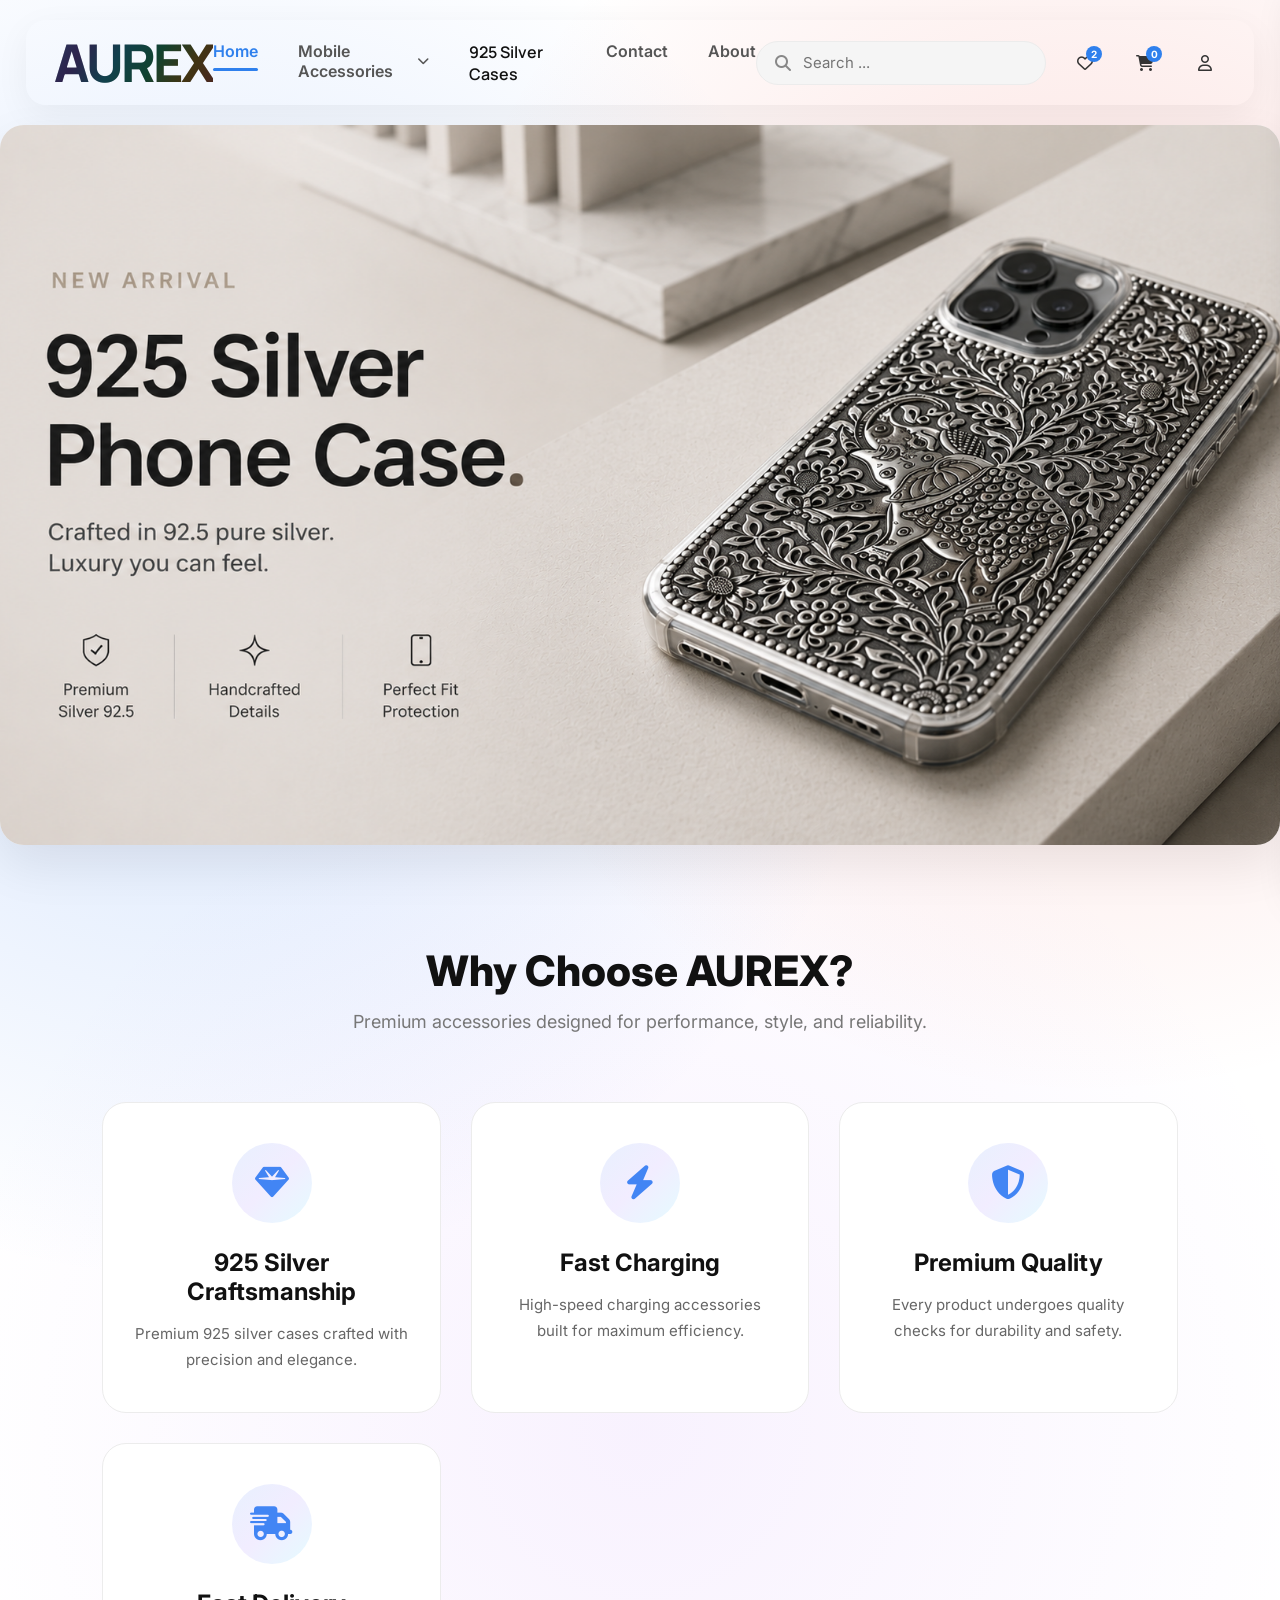
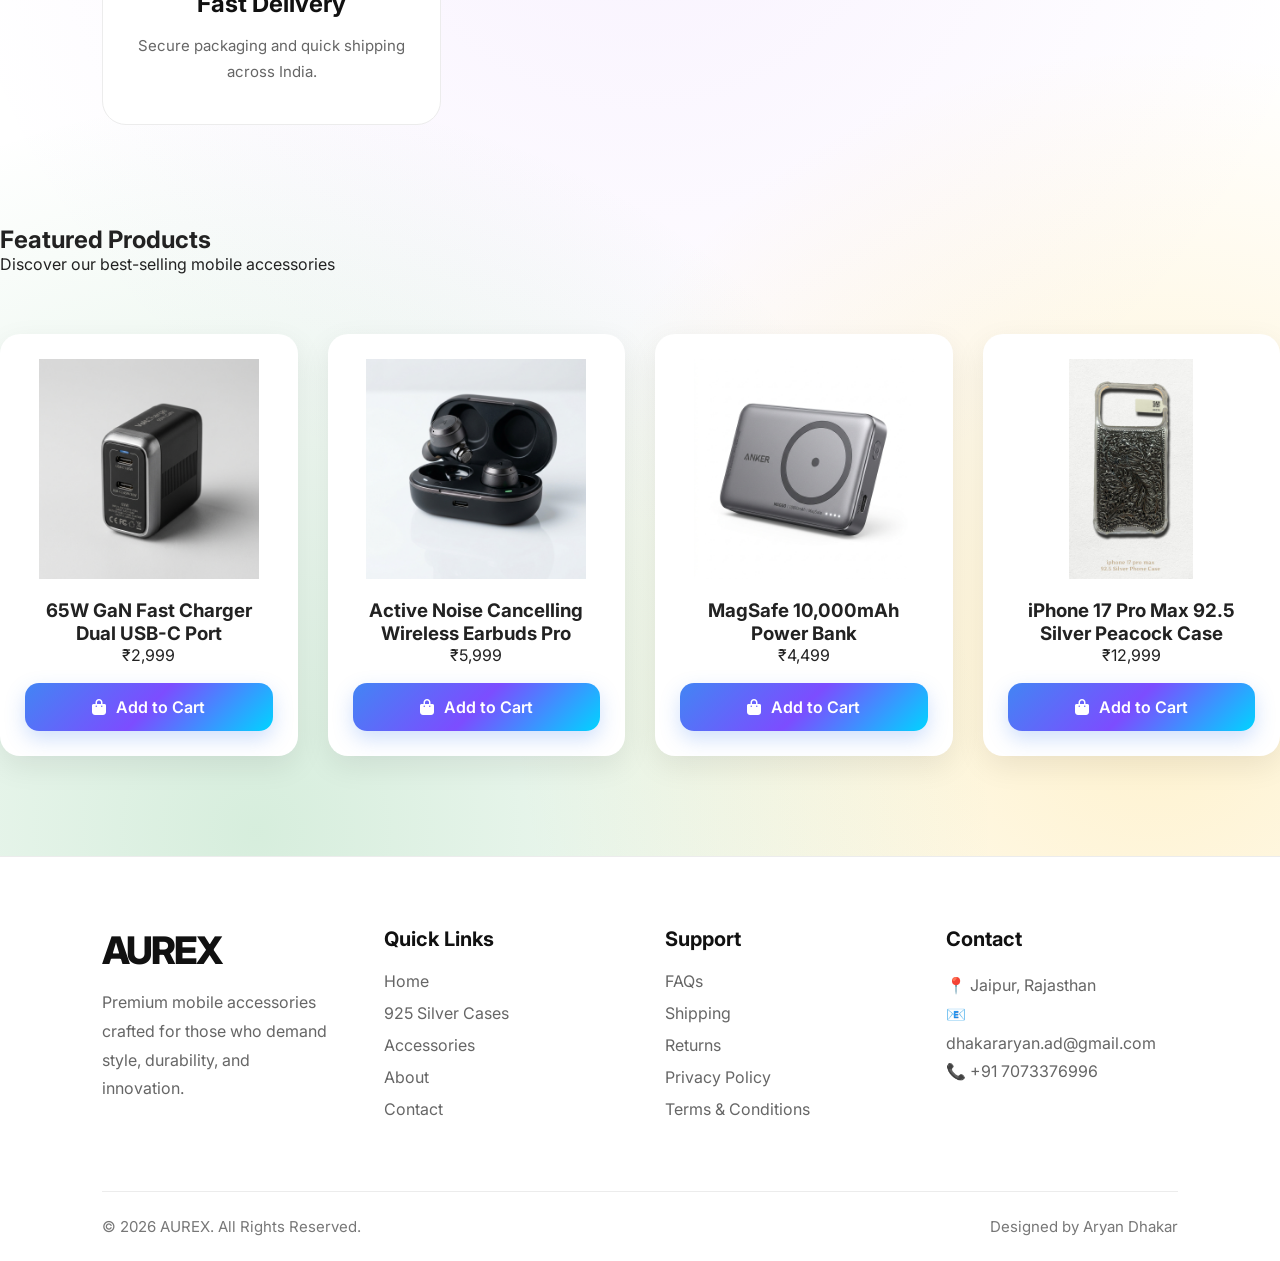
==== FRONTEND PROJECT/index.html @ 7944b3ff "Add files via upload" ====
<!DOCTYPE html>
<html lang="en">

<head>
    <meta charset="UTF-8">
    <meta name="viewport" content="width=device-width, initial-scale=1.0">
    <title>HOMEPAGE</title>
    <link rel="stylesheet" href="style_index.css">
    <link rel="stylesheet" href="style_cart.css">
</head>

<body>
    <link rel="stylesheet" href="https://cdnjs.cloudflare.com/ajax/libs/font-awesome/6.7.2/css/all.min.css">

    <nav class="navbar">

        <div class="logo">
            <a href="index.html">AUREX</a>
        </div>

        <ul class="nav-links">
            <li><a href="#" class="active">Home</a></li>
            <li class="dropdown">
                <a href="products.html">
                    Mobile Accessories
                    <i class="fa-solid fa-chevron-down"></i>
                </a>

                <ul class="dropdown-menu">
                    <li><a href="products.html?cat=cases">Phone Cases</a></li>
                    <li><a href="products.html?cat=powerbanks">Power Banks</a></li>
                    <li><a href="products.html?cat=chargers">Chargers</a></li>
                    <li><a href="products.html?cat=cables">Charging Cables</a></li>
                    <li><a href="products.html?cat=protectors">Screen Protectors</a></li>
                    <li><a href="products.html?cat=earbuds">Earbuds</a></li>
                </ul>
            </li>
            <li>
                <a href="silver.html" class="silver">
                    925 Silver Cases
                </a>
            </li>
            <li><a href="contact.html">Contact</a></li>
            <li><a href="about.html">About</a></li>
        </ul>


        <div class="right-side">

            <div class="search-box">
                <i class="fa-solid fa-magnifying-glass"></i>
                <input type="text" id="navbarSearch" placeholder="Search ...">
            </div>

            <a href="#" class="icon">
                <i class="fa-regular fa-heart"></i>
                <span class="badge">2</span>
            </a>

            <a href="#" class="icon">
                <i class="fa-solid fa-cart-shopping"></i>
                <span class="badge" id="cartCount">0</span>
            </a>

            <a href="#" class="icon">
                <i class="fa-regular fa-user"></i>
            </a>

            <button class="mobile-nav-toggle" id="mobileNavToggle" aria-label="Toggle Navigation Menu">
                <i class="fa-solid fa-bars"></i>
            </button>

        </div>

    </nav>
    <div class="slider">

        <img src="media/banner1.png" class="slide active">

        <img src="media/banner2.png" class="slide">

        <img src="media/banner3.png" class="slide">

        <img src="media/banner4.png" class="slide">

    </div>

    <script>
        const slides = document.querySelectorAll(".slide");

        let current = 0;

        function nextSlide() {
            slides[current].classList.remove("active");

            current++;

            if (current >= slides.length) {
                current = 0;
            }

            slides[current].classList.add("active");
        }

        setInterval(nextSlide, 4000); // Changes every 4 seconds
    </script>
    <section class="features">

        <div class="section-title">
            <h2>Why Choose AUREX?</h2>
            <p>Premium accessories designed for performance, style, and reliability.</p>
        </div>

        <div class="feature-container">

            <div class="feature-card">
                <div class="feature-icon">
                    <i class="fa-solid fa-gem"></i>
                </div>

                <h3>925 Silver Craftsmanship</h3>

                <p>
                    Premium 925 silver cases crafted with precision and elegance.
                </p>
            </div>


            <div class="feature-card">

                <div class="feature-icon">
                    <i class="fa-solid fa-bolt"></i>
                </div>

                <h3>Fast Charging</h3>

                <p>
                    High-speed charging accessories built for maximum efficiency.
                </p>

            </div>


            <div class="feature-card">

                <div class="feature-icon">
                    <i class="fa-solid fa-shield-halved"></i>
                </div>

                <h3>Premium Quality</h3>

                <p>
                    Every product undergoes quality checks for durability and safety.
                </p>

            </div>


            <div class="feature-card">

                <div class="feature-icon">
                    <i class="fa-solid fa-truck-fast"></i>
                </div>

                <h3>Fast Delivery</h3>

                <p>
                    Secure packaging and quick shipping across India.
                </p>

            </div>

        </div>

    </section>


    <!-- product display
     on homepage -->
    <div class="product-title">
        <h2>Featured Products</h2>
        <p>Discover our best-selling mobile accessories</p>
    </div>
    <div class="product-grid">

        <!-- Product Card 1: 65W GaN Charger -->
        <div class="product-card" data-id="gan-charger-65w" data-category="Chargers" data-price="2999" data-title="65W GaN Fast Charger Dual USB-C Port" data-img="media/charger_gan.png">
            <img class="product-img" src="media/charger_gan.png" alt="65W GaN Fast Charger">
            <h3>65W GaN Fast Charger Dual USB-C Port</h3>
            <p class="price">₹2,999</p>
            <button class="add-to-cart"><i class="fa-solid fa-bag-shopping"></i> Add to Cart</button>
        </div>

        <!-- Product Card 2: ANC Earbuds Pro -->
        <div class="product-card" data-id="anc-earbuds-pro" data-category="Earbuds" data-price="5999" data-title="Active Noise Cancelling Wireless Earbuds Pro" data-img="media/earbuds_pro.png">
            <img class="product-img" src="media/earbuds_pro.png" alt="ANC Wireless Earbuds Pro">
            <h3>Active Noise Cancelling Wireless Earbuds Pro</h3>
            <p class="price">₹5,999</p>
            <button class="add-to-cart"><i class="fa-solid fa-bag-shopping"></i> Add to Cart</button>
        </div>

        <!-- Product Card 3: MagSafe Power Bank -->
        <div class="product-card" data-id="magsafe-powerbank-10k" data-category="Power Banks" data-price="4499" data-title="MagSafe 10,000mAh Ultra-Fast Power Bank" data-img="media/powerbank_10k.png">
            <img class="product-img" src="media/powerbank_10k.png" alt="MagSafe Power Bank">
            <h3>MagSafe 10,000mAh Power Bank</h3>
            <p class="price">₹4,499</p>
            <button class="add-to-cart"><i class="fa-solid fa-bag-shopping"></i> Add to Cart</button>
        </div>

        <!-- Product Card 4: 925 Silver Case -->
        <div class="product-card" data-id="iphone17-promax-silver-peacock" data-category="925 Silver Cases" data-price="12999" data-title="iPhone 17 Pro Max 92.5 Sterling Silver Peacock Case" data-img="media/silver_peacock_real.jpg">
            <img class="product-img" src="media/silver_peacock_real.jpg" alt="iPhone 17 Pro Max 92.5 Silver Peacock Case">
            <h3>iPhone 17 Pro Max 92.5 Silver Peacock Case</h3>
            <p class="price">₹12,999</p>
            <button class="add-to-cart"><i class="fa-solid fa-bag-shopping"></i> Add to Cart</button>
        </div>

    </div>







    <!-- ========================== 
             FOOTER
========================== -->
    <footer class="footer">

        <div class="footer-container">

            <!-- Brand -->

            <div class="footer-column">

                <h2 class="footer-logo">AUREX</h2>

                <p>
                    Premium mobile accessories crafted for those who demand
                    style, durability, and innovation.
                </p>


            </div>

            <!-- Quick Links -->

            <div class="footer-column">

                <h3>Quick Links</h3>

                <ul>

                    <li><a href="index.html">Home</a></li>

                    <li><a href="silver.html">925 Silver Cases</a></li>

                    <li><a href="products.html">Accessories</a></li>

                    <li><a href="about.html">About</a></li>

                    <li><a href="contact.html">Contact</a></li>

                </ul>

            </div>

            <!-- Support -->

            <div class="footer-column">

                <h3>Support</h3>

                <ul>

                    <li><a href="#">FAQs</a></li>

                    <li><a href="#">Shipping</a></li>

                    <li><a href="#">Returns</a></li>

                    <li><a href="#">Privacy Policy</a></li>

                    <li><a href="#">Terms & Conditions</a></li>

                </ul>

            </div>

            <!-- Contact -->

            <div class="footer-column">

                <h3>Contact</h3>

                <p>📍 Jaipur, Rajasthan</p>

                <p>📧 dhakararyan.ad@gmail.com</p>

                <p>📞 +91 7073376996</p>

            </div>

        </div>

        <div class="footer-bottom">

            <p>© 2026 AUREX. All Rights Reserved.</p>

            <p>Designed by Aryan Dhakar</p>

        </div>

    </footer>

    <!-- Cart System Script -->
    <script src="cart.js"></script>
</body>

</html>
---- FRONTEND PROJECT/style_index.css ----
@import url('https://fonts.googleapis.com/css2?family=Inter:wght@400;500;600;700&family=Manrope:wght@400;500;600;700;800&display=swap');

/* Reset */
* {
    margin: 0;
    padding: 0;
    box-sizing: border-box;
}

body {
    min-height: 100vh;
    font-family: 'Inter', sans-serif;
    color: #222;
    background:
        radial-gradient(circle at 15% 20%,
            rgba(66, 133, 244, .22) 0%,
            transparent 28%),

        radial-gradient(circle at 85% 15%,
            rgba(234, 67, 53, .18) 0%,
            transparent 25%),

        radial-gradient(circle at 20% 85%,
            rgba(52, 168, 83, .20) 0%,
            transparent 28%),

        radial-gradient(circle at 90% 80%,
            rgba(251, 188, 5, .20) 0%,
            transparent 25%),

        radial-gradient(circle at 50% 50%,
            rgba(168, 85, 247, .08) 0%,
            transparent 45%),

        #ffffff;

    background-repeat: no-repeat;
    background-size: cover;
}

* {
    margin: 0;
    padding: 0;
    box-sizing: border-box;
    font-family: 'Inter', sans-serif;
}


/* NAVBAR */

.navbar {

    width: 96%;
    height: 85px;

    margin: 20px auto;



    border-radius: 20px;

    display: flex;
    align-items: center;
    justify-content: space-between;

    padding: 0 28px;

    box-shadow:
        0 10px 35px rgba(0, 0, 0, .05);
}

/* Logo */

.logo img {

    height: 48px;
}



.logo {
    font-family: "Manrope", sans-serif;
    font-size: 52px;
    font-weight: 800;
    letter-spacing: -3px;

    /* Base black */
    color: #111;

    /* Subtle rainbow overlay */
    background:
        linear-gradient(120deg,
            rgba(66, 133, 244, .35),
            rgba(124, 77, 255, .25),
            rgba(0, 201, 255, .25),
            rgba(0, 208, 132, .25),
            rgba(255, 193, 7, .20),
            rgba(255, 82, 82, .25)),
        linear-gradient(#111, #111);

    background-blend-mode: screen;

    -webkit-background-clip: text;
    background-clip: text;
    -webkit-text-fill-color: transparent;
}

.logo a {
    color: #000;
    font-family: 'Manrope', sans-serif;
    text-decoration: none;
}

.logo span {
    background: linear-gradient(90deg,
            #4285F4,
            #7C4DFF,
            #00C2A8);

    -webkit-background-clip: text;
    -webkit-text-fill-color: transparent;
    background-clip: text;
}

.logo:hover {
    transform: translateY(-1px);
}

/* Links */

.nav-links {

    display: flex;
    list-style: none;
    gap: 40px;
}

.nav-links a {

    text-decoration: none;
    color: #555;

    font-weight: 600;

    transition: .3s;
}

.nav-links a:hover {

    color: #2f80ed;
}

.nav-links .active {

    color: #2f80ed;
    position: relative;
}

.nav-links .active::after {

    content: "";

    width: 100%;
    height: 3px;

    border-radius: 10px;

    background: #2f80ed;

    position: absolute;

    left: 0;
    bottom: -10px;
}

/* Right Side */

.right-side {

    display: flex;
    align-items: center;
    gap: 18px;
}

/* Mobile Toggle Button */
.mobile-nav-toggle {
    display: none;
    background: #f5f5f5;
    border: 1px solid #ececec;
    width: 42px;
    height: 42px;
    border-radius: 50%;
    align-items: center;
    justify-content: center;
    font-size: 18px;
    color: #111;
    cursor: pointer;
    transition: all 0.3s ease;
    z-index: 10001;
}

.mobile-nav-toggle:hover,
.mobile-nav-toggle.active {
    background: #2f80ed;
    color: #fff;
    border-color: #2f80ed;
}

/* Nav Overlay Backdrop */
.nav-overlay {
    position: fixed;
    top: 0;
    left: 0;
    width: 100vw;
    height: 100vh;
    background: rgba(0, 0, 0, 0.4);
    backdrop-filter: blur(4px);
    -webkit-backdrop-filter: blur(4px);
    z-index: 9990;
    opacity: 0;
    visibility: hidden;
    transition: all 0.3s ease;
}

.nav-overlay.active {
    opacity: 1;
    visibility: visible;
}

/* Search */

.search-box {

    width: 290px;
    height: 44px;

    background: #f5f5f5;

    border: 1px solid #ececec;

    border-radius: 30px;

    display: flex;
    align-items: center;

    padding: 0 18px;

    gap: 12px;
}

.search-box i {

    color: #888;
}

.search-box input {

    flex: 1;

    border: none;
    outline: none;

    background: transparent;

    font-size: 15px;
}

/* Icons */

.icon {
    width: 42px;
    height: 42px;
    border-radius: 50%;
    display: flex;
    align-items: center;
    justify-content: center;
    text-decoration: none;
    color: #333;
    transition: .3s;
    position: relative;
}

.icon:hover {
    background: #f3f3f3;
    color: #2f80ed;
    transform: translateY(-2px);
}

.icon .badge {
    position: absolute;
    top: 4px;
    right: 4px;
    background: #2f80ed;
    color: #fff;
    font-size: 10px;
    font-weight: 700;
    width: 16px;
    height: 16px;
    border-radius: 50%;
    display: flex;
    align-items: center;
    justify-content: center;
    transition: transform 0.2s ease;
}

.icon .badge.bounce {
    transform: scale(1.3);
}

/* Dropdown */

.dropdown {
    position: relative;
}

.dropdown>a {
    display: flex;
    align-items: center;
    gap: 6px;
}

.dropdown i {
    font-size: 12px;
    transition: .3s;
}

.dropdown:hover i {
    transform: rotate(180deg);
}

/* Menu */

.dropdown-menu {
    position: absolute;
    top: 50px;
    left: 50%;
    transform: translateX(-50%) translateY(10px);

    width: 220px;

    background: rgba(255, 255, 255, 0.88);
    backdrop-filter: blur(20px);
    -webkit-backdrop-filter: blur(20px);

    border: 1px solid rgba(0, 0, 0, .06);
    border-radius: 18px;

    list-style: none;
    padding: 10px;

    box-shadow: 0 15px 40px rgba(0, 0, 0, .08);

    opacity: 0;
    visibility: hidden;

    transition: all .3s ease;

    z-index: 999;
}

/* Show on Hover */

.dropdown:hover .dropdown-menu {
    opacity: 1;
    visibility: visible;
    transform: translateX(-50%) translateY(0);
}

/* Items */

.dropdown-menu li {
    margin: 4px 0;
}

.dropdown-menu li a {
    display: block;
    padding: 12px 16px;

    border-radius: 12px;

    color: #333;
    text-decoration: none;
    font-weight: 500;

    transition: .25s;
}

.dropdown-menu li a:hover {
    background: #f4f4f4;
    color: #2F80ED;
    padding-left: 22px;
}

.silver {
    position: relative;
    display: inline-block;

    font-family: "Manrope", sans-serif;
    font-weight: 400;
    color: #111;

    text-decoration: none;

    background:
        linear-gradient(110deg,
            #111 0%,
            #111 35%,
            rgba(66, 133, 244, .55) 42%,
            rgba(255, 255, 255, .9) 48%,
            rgba(124, 77, 255, .45) 54%,
            rgba(0, 201, 255, .35) 60%,
            #111 68%,
            #111 100%);

    background-size: 250% 100%;

    -webkit-background-clip: text;
    -webkit-text-fill-color: transparent;

    animation: geminiShine 10s linear infinite;
}

@keyframes geminiShine {

    0% {
        background-position: -250% 0;
    }

    100% {
        background-position: 250% 0;
    }

}

.slider {
    width: 100%;
    height: 80vh;
    position: relative;
    overflow: hidden;
    border-radius: 24px;
    box-shadow: 0 20px 50px rgba(0, 0, 0, 0.08);
    background: #f8f8f8;
}

.slide {
    position: absolute;
    width: 100%;
    height: 100%;

    object-fit: cover;

    opacity: 0;

    transition: opacity 1s ease;
}

.slide.active {
    opacity: 1;
}

/* ==========================
        FOOTER
========================== */

.footer {

    margin-top: 100px;

    background: #fff;

    border-top: 1px solid #ececec;

    padding: 70px 8% 25px;
}

.footer-container {

    display: grid;

    grid-template-columns: repeat(auto-fit, minmax(220px, 1fr));

    gap: 50px;
}

.footer-logo {

    font-size: 38px;

    font-weight: 800;

    color: #111;

    margin-bottom: 15px;

    letter-spacing: -2px;
}

.footer-column p {

    color: #666;

    line-height: 1.8;
}

.footer-column h3 {

    color: #111;

    margin-bottom: 20px;

    font-size: 20px;
}

.footer-column ul {

    list-style: none;
}

.footer-column ul li {

    margin: 12px 0;
}

.footer-column ul li a {

    text-decoration: none;

    color: #666;

    transition: .3s;
}

.footer-column ul li a:hover {

    color: #4285F4;

    padding-left: 6px;
}

/* Social Icons */

.socials {

    margin-top: 25px;

    display: flex;

    gap: 15px;
}

.socials a {

    width: 45px;

    height: 45px;

    display: flex;

    align-items: center;

    justify-content: center;

    border-radius: 50%;

    text-decoration: none;

    color: #111;

    background: #f5f5f5;

    transition: .35s;
}

.socials a:hover {

    background: linear-gradient(135deg,
            #4285F4,
            #7C4DFF,
            #00D4FF);

    color: #fff;

    transform: translateY(-5px);
}

/* Bottom */

.footer-bottom {

    margin-top: 60px;

    padding-top: 25px;

    border-top: 1px solid #ececec;

    display: flex;

    justify-content: space-between;

    flex-wrap: wrap;

    gap: 10px;
}

.footer-bottom p {

    color: #777;

    font-size: 15px;
}

/* Responsive */

@media(max-width:768px) {

    .footer {

        padding: 60px 25px;
    }

    .footer-bottom {

        justify-content: center;

        text-align: center;
    }

}

/* ===========================
        FEATURES SECTION
=========================== */

.features {

    width: 100%;
    padding: 100px 8%;
}

.section-title {

    text-align: center;
    margin-bottom: 70px;
}

.section-title h2 {

    font-size: 42px;
    font-weight: 800;
    color: #111;
    margin-bottom: 15px;
}

.section-title p {

    color: #777;
    font-size: 18px;
}

.feature-container {

    display: grid;
    grid-template-columns: repeat(auto-fit, minmax(250px, 1fr));
    gap: 30px;
}

.feature-card {

    background: #fff;

    padding: 40px 30px;

    border-radius: 24px;

    text-align: center;

    border: 1px solid #ececec;

    transition: .4s;

    position: relative;

    overflow: hidden;
}

/* Gemini Glow */

.feature-card::before {

    content: "";

    position: absolute;

    top: -60%;
    left: -60%;

    width: 220%;
    height: 220%;

    background:
        radial-gradient(circle,
            rgba(66, 133, 244, .15),
            rgba(124, 77, 255, .12),
            rgba(0, 212, 255, .10),
            transparent 70%);

    opacity: 0;

    transition: .5s;
}

.feature-card:hover::before {

    opacity: 1;
}

.feature-card:hover {

    transform: translateY(-10px);

    box-shadow: 0 20px 45px rgba(0, 0, 0, .08);
}

.feature-icon {

    width: 80px;
    height: 80px;

    margin: auto;

    border-radius: 50%;

    display: flex;
    justify-content: center;
    align-items: center;

    font-size: 34px;

    color: #4285F4;

    background: linear-gradient(135deg,
            rgba(66, 133, 244, .12),
            rgba(124, 77, 255, .10),
            rgba(0, 212, 255, .10));

    margin-bottom: 25px;

    transition: .4s;
}

.feature-card:hover .feature-icon {

    transform: rotate(8deg) scale(1.1);

    background: linear-gradient(135deg,
            #4285F4,
            #7C4DFF,
            #00D4FF);

    color: #fff;
}

.feature-card h3 {

    font-size: 24px;

    margin-bottom: 15px;

    color: #111;
}

.feature-card p {

    color: #666;

    line-height: 1.7;

    font-size: 15px;
}

/* Responsive */

@media(max-width:768px) {

    .features {

        padding: 70px 25px;
    }

    .section-title h2 {

        font-size: 32px;
    }

}

.products {
    padding: 100px 8%;
}

.product-card {

    background: #fff;

    border-radius: 20px;

    padding: 25px;

    text-align: center;

    box-shadow: 0 10px 30px rgba(0, 0, 0, .08);
}

.product-img {

    width: 100%;

    height: 220px;

    object-fit: contain;

    display: block;

    margin: 0 auto 20px;

    transition: .35s ease;
}

.product-card:hover .product-img {

    transform: scale(1.05);
}

.product-grid {

    display: grid;

    grid-template-columns: repeat(auto-fit, minmax(260px, 1fr));

    gap: 30px;

    margin-top: 60px;
}

.add-to-cart {

    width: 100%;

    padding: 14px 20px;

    margin-top: 18px;

    border: none;

    border-radius: 14px;

    background: linear-gradient(135deg,
            #4285F4,
            #7C4DFF,
            #00D4FF);

    color: #fff;

    font-size: 16px;

    font-weight: 600;

    font-family: inherit;

    display: flex;

    justify-content: center;

    align-items: center;

    gap: 10px;

    cursor: pointer;

    transition: all .35s ease;

    box-shadow: 0 8px 20px rgba(66, 133, 244, .25);
}

.add-to-cart:hover {

    transform: translateY(-3px);

    background: linear-gradient(135deg,
            #5A95FF,
            #8A63FF,
            #35D9FF);

    box-shadow: 0 15px 30px rgba(66, 133, 244, .35);
}

.add-to-cart:active {

    transform: scale(.97);
}

.add-to-cart i {

    transition: transform .3s ease;
}

.add-to-cart:hover i {

    transform: translateX(-4px);
}

/* ==========================================
   RESPONSIVE MEDIA QUERIES (DESKTOP & MOBILE)
   ========================================== */

@media (max-width: 1200px) {
    .navbar {
        width: 98%;
        padding: 0 20px;
    }

    .nav-links {
        gap: 25px;
    }

    .search-box {
        width: 220px;
    }
}

@media (max-width: 992px) {
    html, body {
        overflow-x: hidden;
    }

    .navbar {
        height: 70px;
        margin: 12px auto;
        padding: 0 16px;
        position: relative;
        z-index: 9995;
        background: rgba(255, 255, 255, 0.95);
        backdrop-filter: blur(12px);
        -webkit-backdrop-filter: blur(12px);
    }

    .logo {
        font-size: 34px;
    }

    .search-box {
        width: 160px;
        height: 38px;
    }

    .search-box input {
        font-size: 13px;
    }

    .mobile-nav-toggle {
        display: flex;
    }

    /* Mobile Side Navigation Drawer */
    .nav-links {
        position: fixed;
        top: 0;
        right: -320px;
        width: 300px;
        max-width: 85vw;
        height: 100vh;
        background: #ffffff;
        box-shadow: -10px 0 30px rgba(0, 0, 0, 0.12);
        flex-direction: column;
        justify-content: flex-start;
        align-items: stretch;
        padding: 90px 24px 40px;
        gap: 0;
        z-index: 10000;
        transition: right 0.35s cubic-bezier(0.16, 1, 0.3, 1);
        overflow-y: auto;
    }

    .nav-links.mobile-active {
        right: 0;
    }

    .nav-links li {
        width: 100%;
        border-bottom: 1px solid #f3f4f6;
    }

    .nav-links a {
        display: flex;
        align-items: center;
        justify-content: space-between;
        padding: 16px 8px;
        font-size: 16px;
        font-weight: 600;
        color: #111;
        width: 100%;
    }

    .nav-links .active::after {
        display: none;
    }

    /* Mobile Accordion Dropdown */
    .dropdown .dropdown-menu {
        position: static;
        transform: none;
        width: 100%;
        box-shadow: none;
        border: none;
        border-radius: 12px;
        background: #f8fafc;
        display: none;
        opacity: 1;
        visibility: visible;
        margin: 4px 0 12px 0;
        padding: 6px;
    }

    .dropdown.mobile-open .dropdown-menu {
        display: block;
    }

    .dropdown.mobile-open > a i {
        transform: rotate(180deg);
    }
}

@media (max-width: 768px) {
    .navbar {
        height: 64px;
        border-radius: 16px;
    }

    .logo {
        font-size: 28px;
    }

    .search-box {
        display: none;
    }

    .slider {
        height: clamp(220px, 45vh, 420px);
        border-radius: 16px;
    }

    .features {
        padding: 50px 16px;
    }

    .section-title h2 {
        font-size: 28px;
    }

    .section-title p {
        font-size: 15px;
    }

    .feature-container {
        grid-template-columns: 1fr;
        gap: 20px;
    }

    .feature-card {
        padding: 28px 20px;
    }

    .products {
        padding: 50px 16px;
    }

    .product-grid {
        grid-template-columns: repeat(2, 1fr);
        gap: 14px;
        margin-top: 30px;
    }

    .product-card {
        padding: 14px;
        border-radius: 16px;
    }

    .product-img {
        height: 140px;
        margin-bottom: 12px;
    }

    .product-card h3 {
        font-size: 14px;
        line-height: 1.3;
    }

    .product-card .price {
        font-size: 16px;
    }

    .add-to-cart {
        padding: 10px 14px;
        font-size: 13px;
        border-radius: 10px;
    }

    .footer {
        padding: 50px 20px 25px;
        margin-top: 50px;
    }

    .footer-container {
        grid-template-columns: 1fr;
        gap: 30px;
    }
}

@media (max-width: 480px) {
    .product-grid {
        grid-template-columns: repeat(2, 1fr);
        gap: 10px;
    }

    .product-card {
        padding: 10px;
    }

    .product-img {
        height: 120px;
    }

    .logo {
        font-size: 24px;
    }

    .right-side {
        gap: 8px;
    }

    .icon {
        width: 36px;
        height: 36px;
        font-size: 14px;
    }
}
---- FRONTEND PROJECT/style_cart.css ----
/* ==========================================
   AUREX CART DRAWER & NOTIFICATIONS STYLES
   ========================================== */

/* Cart Overlay */
.cart-overlay {
    position: fixed;
    top: 0;
    left: 0;
    width: 100vw;
    height: 100vh;
    background: rgba(0, 0, 0, 0.5);
    backdrop-filter: blur(4px);
    z-index: 9998;
    opacity: 0;
    visibility: hidden;
    transition: opacity 0.3s ease, visibility 0.3s ease;
}

.cart-overlay.active {
    opacity: 1;
    visibility: visible;
}

/* Cart Drawer */
.cart-drawer {
    position: fixed;
    top: 0;
    right: -450px;
    width: 420px;
    max-width: 90vw;
    height: 100vh;
    background: #ffffff;
    box-shadow: -10px 0 40px rgba(0, 0, 0, 0.15);
    z-index: 9999;
    display: flex;
    flex-direction: column;
    transition: right 0.35s cubic-bezier(0.16, 1, 0.3, 1);
}

.cart-drawer.active {
    right: 0;
}

/* Drawer Header */
.cart-header {
    padding: 24px 28px;
    border-bottom: 1px solid #edf2f7;
    display: flex;
    align-items: center;
    justify-content: space-between;
    background: #ffffff;
}

.cart-header-title {
    display: flex;
    align-items: center;
    gap: 12px;
}

.cart-header-title h3 {
    font-family: 'Manrope', sans-serif;
    font-size: 20px;
    font-weight: 700;
    color: #111827;
    margin: 0;
}

.cart-header-title i {
    font-size: 20px;
    color: #2f80ed;
}

.cart-close-btn {
    background: #f3f4f6;
    border: none;
    width: 36px;
    height: 36px;
    border-radius: 50%;
    display: flex;
    align-items: center;
    justify-content: center;
    font-size: 16px;
    color: #4b5563;
    cursor: pointer;
    transition: background 0.2s ease, transform 0.2s ease;
}

.cart-close-btn:hover {
    background: #e5e7eb;
    color: #111827;
    transform: rotate(90deg);
}

/* Drawer Body / Items List */
.cart-body {
    flex: 1;
    overflow-y: auto;
    padding: 20px 24px;
    display: flex;
    flex-direction: column;
    gap: 16px;
}

.cart-body::-webkit-scrollbar {
    width: 6px;
}

.cart-body::-webkit-scrollbar-thumb {
    background: #cbd5e1;
    border-radius: 4px;
}

/* Single Cart Item */
.cart-item {
    display: flex;
    gap: 16px;
    padding: 16px;
    background: #f9fafb;
    border: 1px solid #f3f4f6;
    border-radius: 16px;
    align-items: center;
    position: relative;
    transition: transform 0.2s ease, box-shadow 0.2s ease;
}

.cart-item:hover {
    transform: translateY(-2px);
    box-shadow: 0 4px 12px rgba(0, 0, 0, 0.04);
}

.cart-item-img {
    width: 75px;
    height: 75px;
    border-radius: 12px;
    object-fit: cover;
    background: #ffffff;
    border: 1px solid #e5e7eb;
    padding: 4px;
}

.cart-item-details {
    flex: 1;
    display: flex;
    flex-direction: column;
    gap: 4px;
}

.cart-item-category {
    font-size: 11px;
    font-weight: 600;
    color: #2f80ed;
    text-transform: uppercase;
    letter-spacing: 0.5px;
}

.cart-item-title {
    font-size: 14px;
    font-weight: 600;
    color: #1f2937;
    line-height: 1.3;
    display: -webkit-box;
    -webkit-line-clamp: 2;
    -webkit-box-orient: vertical;
    overflow: hidden;
}

.cart-item-price {
    font-size: 15px;
    font-weight: 700;
    color: #111827;
    margin-top: 2px;
}

/* Quantity Control */
.cart-qty-ctrl {
    display: inline-flex;
    align-items: center;
    background: #ffffff;
    border: 1px solid #d1d5db;
    border-radius: 8px;
    margin-top: 6px;
    overflow: hidden;
}

.cart-qty-btn {
    background: transparent;
    border: none;
    width: 28px;
    height: 28px;
    font-size: 14px;
    font-weight: 600;
    color: #374151;
    cursor: pointer;
    display: flex;
    align-items: center;
    justify-content: center;
    transition: background 0.15s ease;
}

.cart-qty-btn:hover {
    background: #f3f4f6;
    color: #111827;
}

.cart-qty-num {
    padding: 0 10px;
    font-size: 13px;
    font-weight: 600;
    color: #111827;
    min-width: 24px;
    text-align: center;
}

.cart-item-remove {
    background: transparent;
    border: none;
    color: #9ca3af;
    cursor: pointer;
    font-size: 15px;
    padding: 6px;
    border-radius: 8px;
    transition: color 0.2s ease, background 0.2s ease;
}

.cart-item-remove:hover {
    color: #ef4444;
    background: #fee2e2;
}

/* Empty Cart State */
.cart-empty {
    display: flex;
    flex-direction: column;
    align-items: center;
    justify-content: center;
    text-align: center;
    padding: 60px 20px;
    gap: 16px;
    margin: auto 0;
}

.cart-empty i {
    font-size: 56px;
    color: #cbd5e1;
}

.cart-empty h4 {
    font-size: 18px;
    font-weight: 700;
    color: #1e293b;
    margin: 0;
}

.cart-empty p {
    font-size: 14px;
    color: #64748b;
    max-width: 240px;
    line-height: 1.4;
}

.cart-empty-btn {
    display: inline-block;
    margin-top: 8px;
    padding: 12px 24px;
    background: linear-gradient(135deg, #2f80ed, #1c65c9);
    color: #ffffff;
    font-weight: 600;
    border-radius: 12px;
    text-decoration: none;
    transition: transform 0.2s ease, box-shadow 0.2s ease;
}

.cart-empty-btn:hover {
    transform: translateY(-2px);
    box-shadow: 0 6px 20px rgba(47, 128, 237, 0.35);
}

/* Drawer Footer */
.cart-footer {
    padding: 24px 28px;
    border-top: 1px solid #edf2f7;
    background: #ffffff;
    display: flex;
    flex-direction: column;
    gap: 14px;
}

.cart-summary-row {
    display: flex;
    justify-content: space-between;
    align-items: center;
    font-size: 14px;
    color: #4b5563;
}

.cart-summary-row.total {
    font-size: 18px;
    font-weight: 700;
    color: #111827;
    padding-top: 8px;
    border-top: 1px stroke #f3f4f6;
}

.cart-checkout-btn {
    width: 100%;
    padding: 14px 20px;
    background: linear-gradient(135deg, #111827, #1f2937);
    color: #ffffff;
    font-size: 15px;
    font-weight: 700;
    border: none;
    border-radius: 14px;
    cursor: pointer;
    display: flex;
    align-items: center;
    justify-content: center;
    gap: 10px;
    transition: background 0.2s ease, transform 0.2s ease, box-shadow 0.2s ease;
}

.cart-checkout-btn:hover {
    background: linear-gradient(135deg, #2f80ed, #1c65c9);
    transform: translateY(-2px);
    box-shadow: 0 8px 25px rgba(47, 128, 237, 0.3);
}

.cart-clear-btn {
    background: transparent;
    border: none;
    color: #6b7280;
    font-size: 13px;
    font-weight: 600;
    cursor: pointer;
    align-self: center;
    text-decoration: underline;
    transition: color 0.2s ease;
}

.cart-clear-btn:hover {
    color: #ef4444;
}

/* Toast Alert Notification */
.cart-toast {
    position: fixed;
    bottom: 30px;
    right: 30px;
    background: #111827;
    color: #ffffff;
    padding: 14px 22px;
    border-radius: 14px;
    box-shadow: 0 10px 30px rgba(0, 0, 0, 0.25);
    display: flex;
    align-items: center;
    gap: 12px;
    font-size: 14px;
    font-weight: 600;
    z-index: 10000;
    transform: translateY(100px);
    opacity: 0;
    transition: transform 0.3s cubic-bezier(0.16, 1, 0.3, 1), opacity 0.3s ease;
}

.cart-toast.show {
    transform: translateY(0);
    opacity: 1;
}

.cart-toast i {
    color: #10b981;
    font-size: 18px;
}

/* Badge animation */
@keyframes cartBounce {
    0% { transform: scale(1); }
    50% { transform: scale(1.4); }
    100% { transform: scale(1); }
}

.badge.bounce {
    animation: cartBounce 0.3s ease;
}

@media (max-width: 480px) {
    .cart-drawer {
        width: 100vw;
        max-width: 100vw;
        right: -100vw;
    }

    .cart-header {
        padding: 18px 20px;
    }

    .cart-body {
        padding: 16px;
    }

    .cart-footer {
        padding: 18px 20px;
    }

    .cart-toast {
        bottom: 20px;
        left: 20px;
        right: 20px;
        width: auto;
    }
}
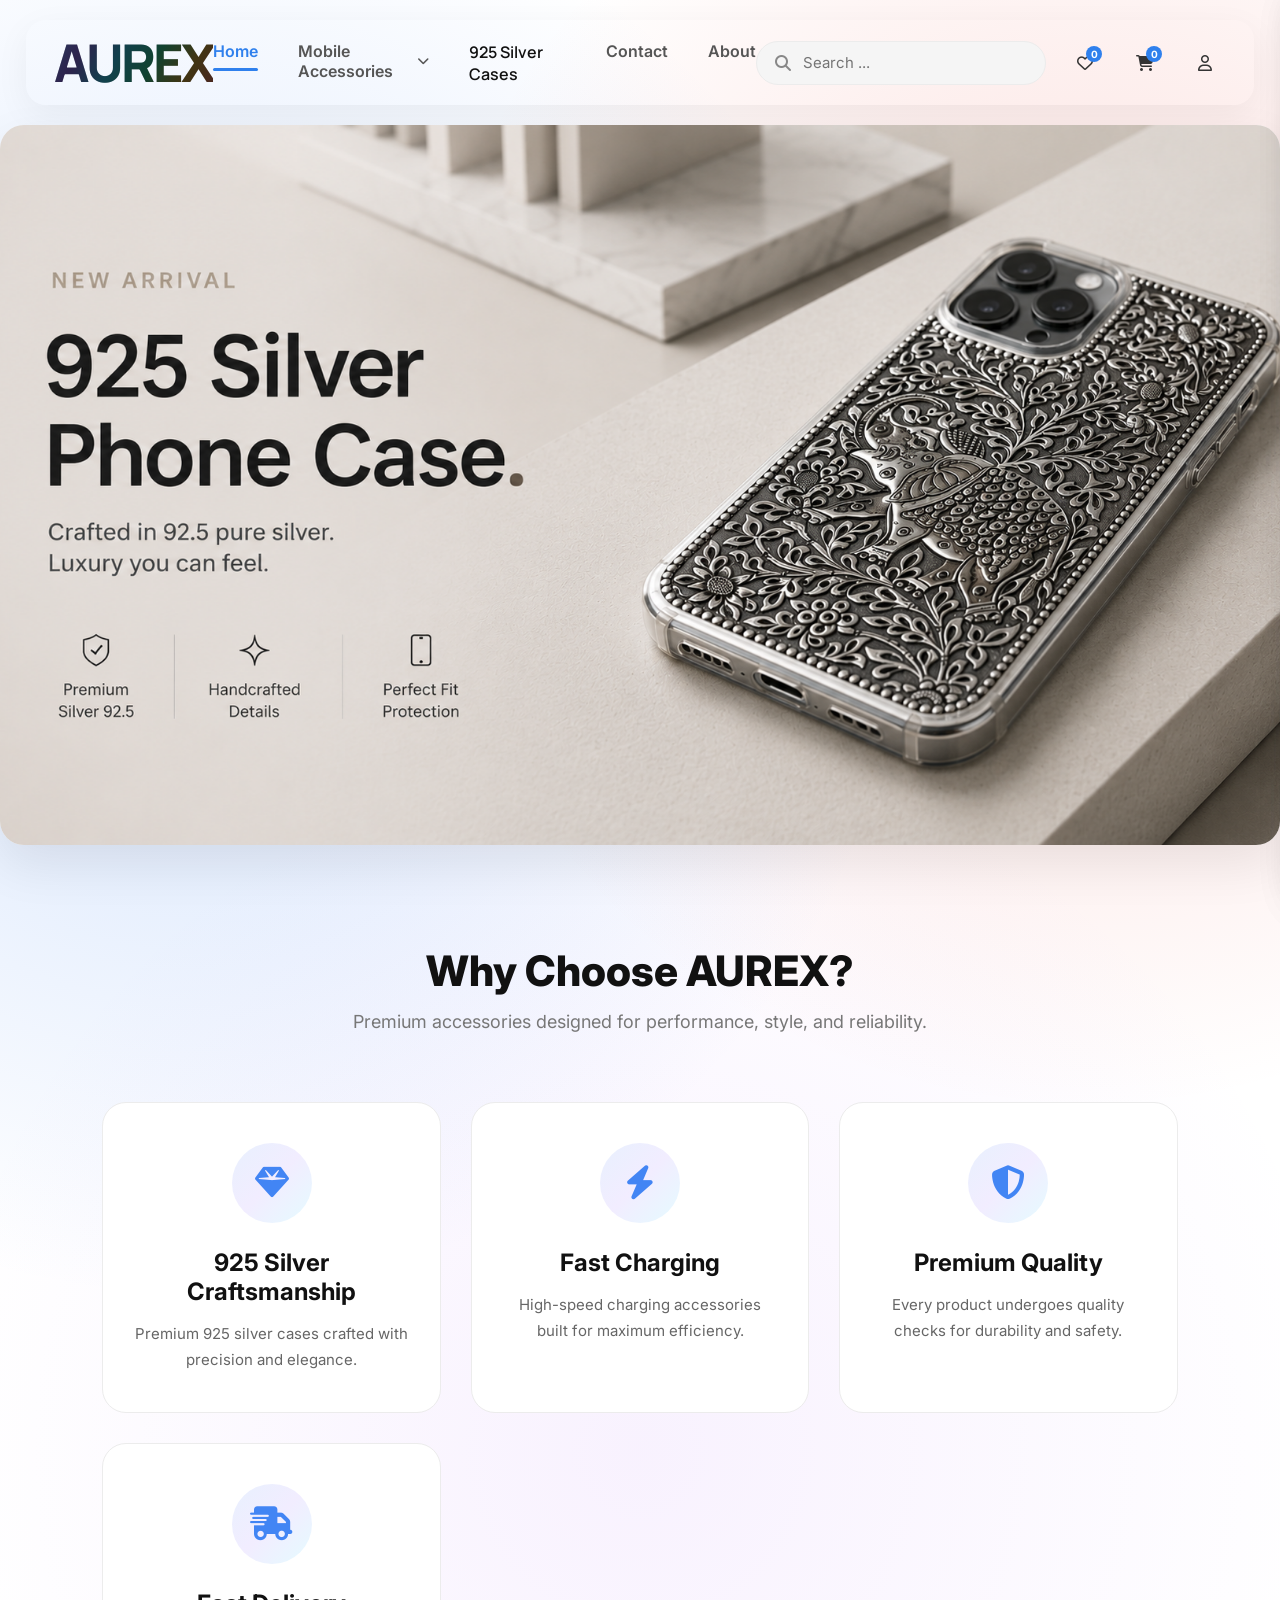
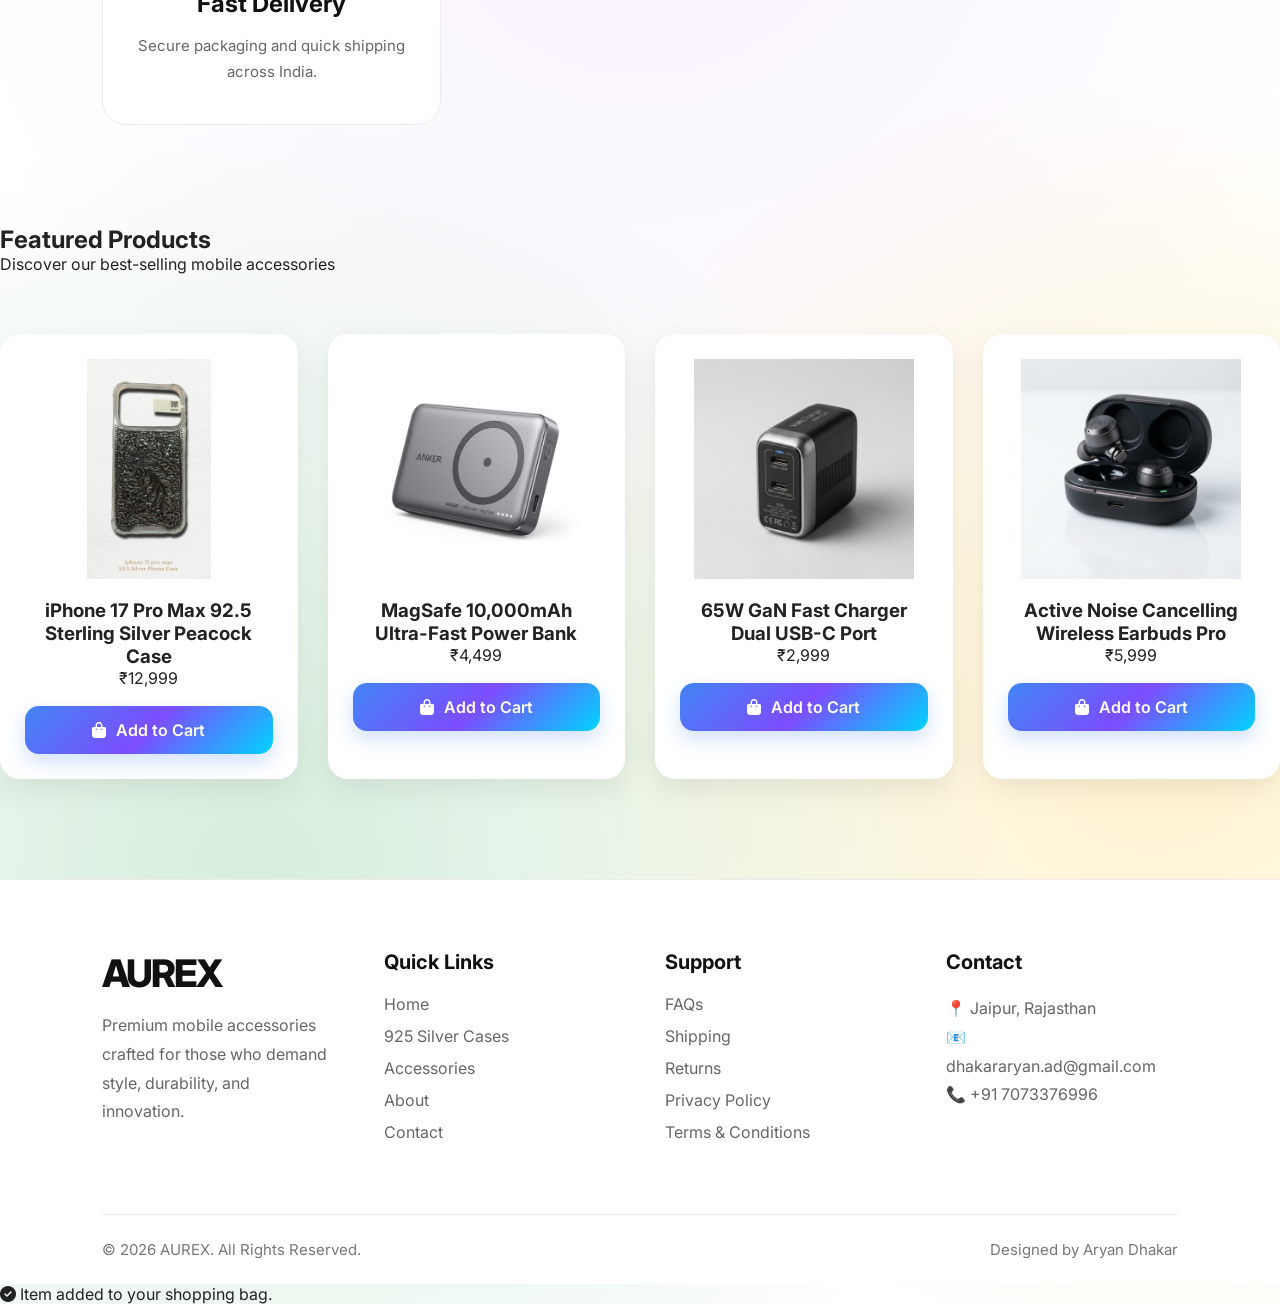
==== commit cf21cd26: "Add files via upload" ====
--- a/FRONTEND PROJECT/index.html
+++ b/FRONTEND PROJECT/index.html
@@ -7,6 +7,7 @@
     <title>HOMEPAGE</title>
     <link rel="stylesheet" href="style_index.css">
     <link rel="stylesheet" href="style_cart.css">
+    <script src="data.js"></script>
 </head>
 
 <body>
@@ -54,7 +55,7 @@
 
             <a href="#" class="icon">
                 <i class="fa-regular fa-heart"></i>
-                <span class="badge">2</span>
+                <span class="badge" id="wishlistCount">0</span>
             </a>
 
             <a href="#" class="icon">
@@ -181,40 +182,8 @@
         <h2>Featured Products</h2>
         <p>Discover our best-selling mobile accessories</p>
     </div>
-    <div class="product-grid">
-
-        <!-- Product Card 1: 65W GaN Charger -->
-        <div class="product-card" data-id="gan-charger-65w" data-category="Chargers" data-price="2999" data-title="65W GaN Fast Charger Dual USB-C Port" data-img="media/charger_gan.png">
-            <img class="product-img" src="media/charger_gan.png" alt="65W GaN Fast Charger">
-            <h3>65W GaN Fast Charger Dual USB-C Port</h3>
-            <p class="price">₹2,999</p>
-            <button class="add-to-cart"><i class="fa-solid fa-bag-shopping"></i> Add to Cart</button>
-        </div>
-
-        <!-- Product Card 2: ANC Earbuds Pro -->
-        <div class="product-card" data-id="anc-earbuds-pro" data-category="Earbuds" data-price="5999" data-title="Active Noise Cancelling Wireless Earbuds Pro" data-img="media/earbuds_pro.png">
-            <img class="product-img" src="media/earbuds_pro.png" alt="ANC Wireless Earbuds Pro">
-            <h3>Active Noise Cancelling Wireless Earbuds Pro</h3>
-            <p class="price">₹5,999</p>
-            <button class="add-to-cart"><i class="fa-solid fa-bag-shopping"></i> Add to Cart</button>
-        </div>
-
-        <!-- Product Card 3: MagSafe Power Bank -->
-        <div class="product-card" data-id="magsafe-powerbank-10k" data-category="Power Banks" data-price="4499" data-title="MagSafe 10,000mAh Ultra-Fast Power Bank" data-img="media/powerbank_10k.png">
-            <img class="product-img" src="media/powerbank_10k.png" alt="MagSafe Power Bank">
-            <h3>MagSafe 10,000mAh Power Bank</h3>
-            <p class="price">₹4,499</p>
-            <button class="add-to-cart"><i class="fa-solid fa-bag-shopping"></i> Add to Cart</button>
-        </div>
-
-        <!-- Product Card 4: 925 Silver Case -->
-        <div class="product-card" data-id="iphone17-promax-silver-peacock" data-category="925 Silver Cases" data-price="12999" data-title="iPhone 17 Pro Max 92.5 Sterling Silver Peacock Case" data-img="media/silver_peacock_real.jpg">
-            <img class="product-img" src="media/silver_peacock_real.jpg" alt="iPhone 17 Pro Max 92.5 Silver Peacock Case">
-            <h3>iPhone 17 Pro Max 92.5 Silver Peacock Case</h3>
-            <p class="price">₹12,999</p>
-            <button class="add-to-cart"><i class="fa-solid fa-bag-shopping"></i> Add to Cart</button>
-        </div>
-
+    <div class="product-grid" id="indexProductGrid">
+        <!-- Populated by JS -->
     </div>
 
 
@@ -314,8 +283,42 @@
 
     </footer>
 
+    <!-- ADD-TO-CART NOTIFICATION -->
+    <div id="cartToast" class="toast-notification">
+        <i class="fa-solid fa-circle-check"></i> Item added to your shopping bag.
+    </div>
+    
+    <script>
+        document.addEventListener('DOMContentLoaded', () => {
+            const grid = document.getElementById('indexProductGrid');
+            if(grid) {
+                const products = window.getAurexProducts();
+                // Select 4 specific featured products or just the first 4
+                const featuredIds = ['gan-charger-65w', 'anc-earbuds-pro', 'magsafe-powerbank-10k', 'iphone17-promax-silver-peacock'];
+                let featured = products.filter(p => featuredIds.includes(p.id));
+                if (featured.length < 4) {
+                    featured = products.slice(0, 4); // fallback
+                }
+
+                let html = '';
+                featured.forEach(p => {
+                    const priceFormatted = '₹' + parseInt(p.price).toLocaleString('en-IN');
+                    html += `
+                        <div class="product-card" data-id="${p.id}" data-category="${p.category}" data-price="${p.price}" data-title="${p.title}" data-img="${p.image}">
+                            <img class="product-img" src="${p.image}" alt="${p.title}">
+                            <h3>${p.title}</h3>
+                            <p class="price">${priceFormatted}</p>
+                            <button class="add-to-cart"><i class="fa-solid fa-bag-shopping"></i> Add to Cart</button>
+                        </div>
+                    `;
+                });
+                grid.innerHTML = html;
+            }
+        });
+    </script>
     <!-- Cart System Script -->
     <script src="cart.js"></script>
+    <script src="wishlist.js"></script>
 </body>
 
 </html>
